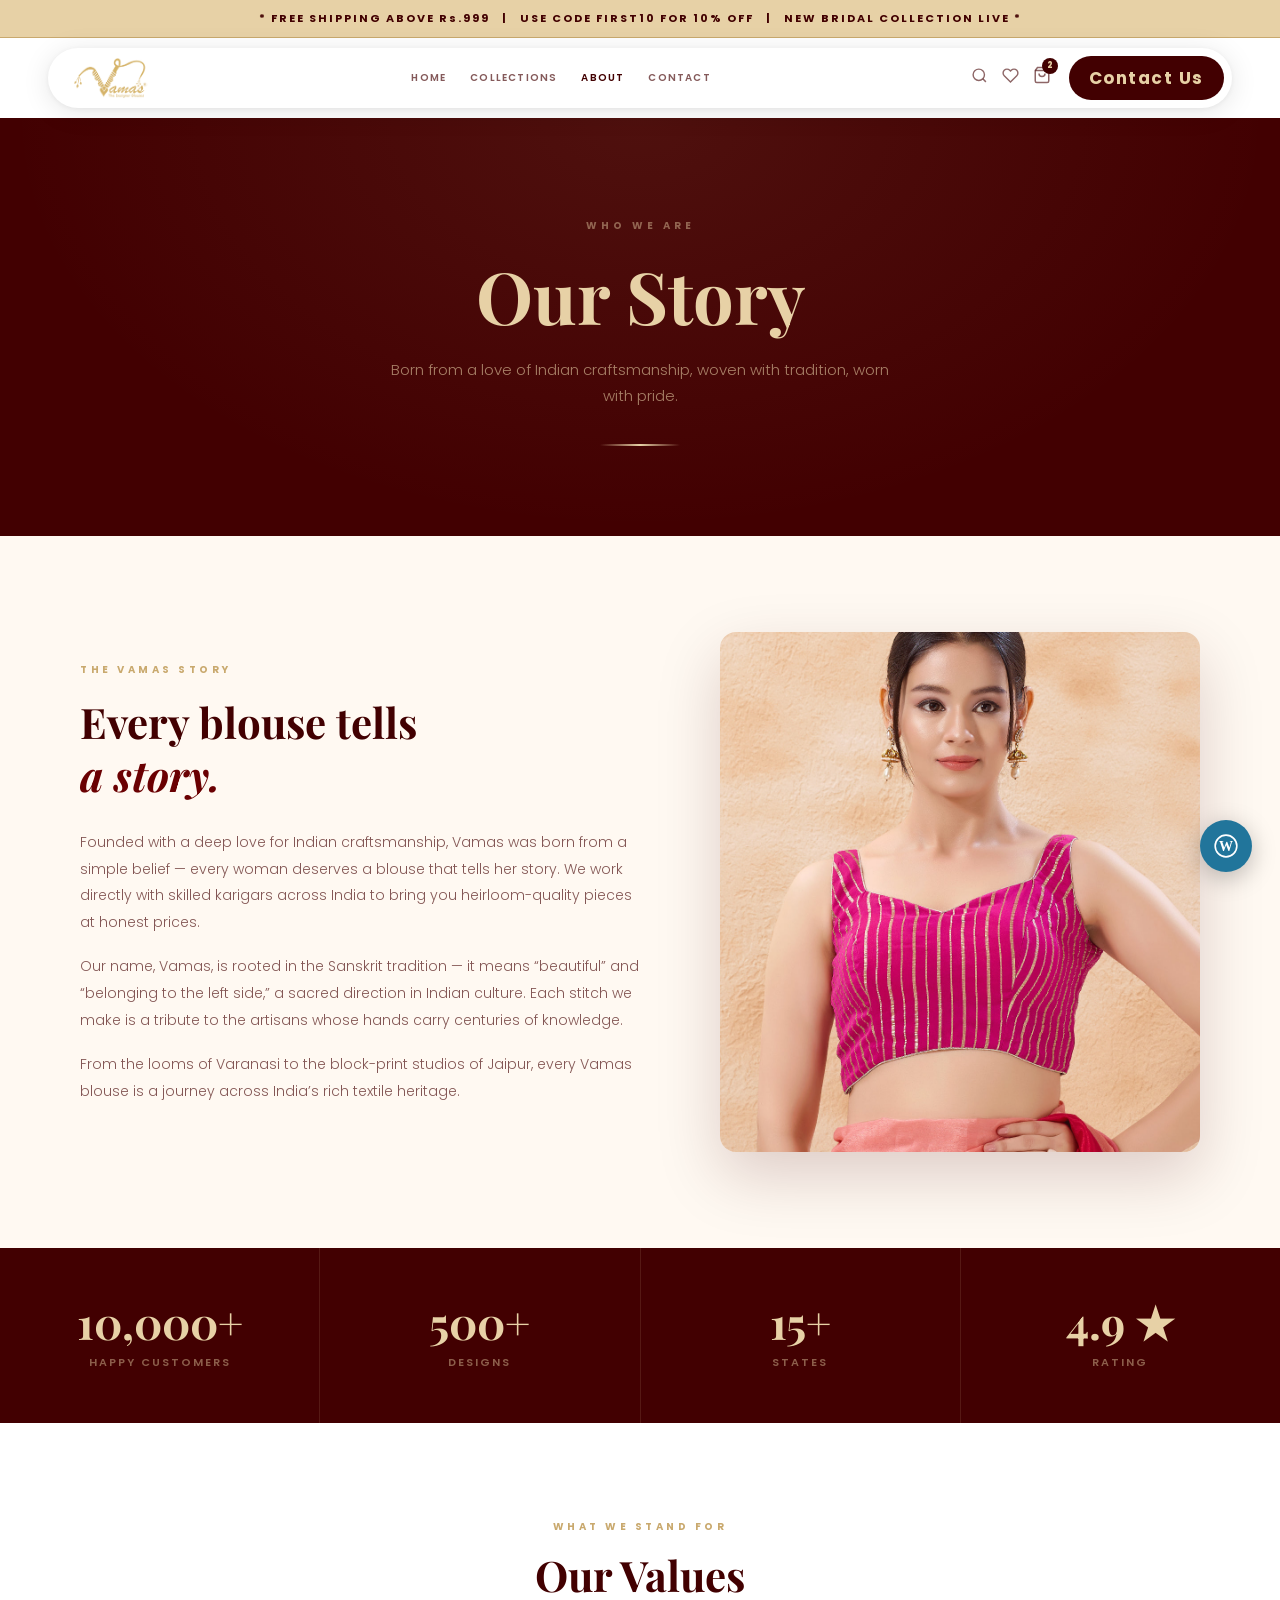
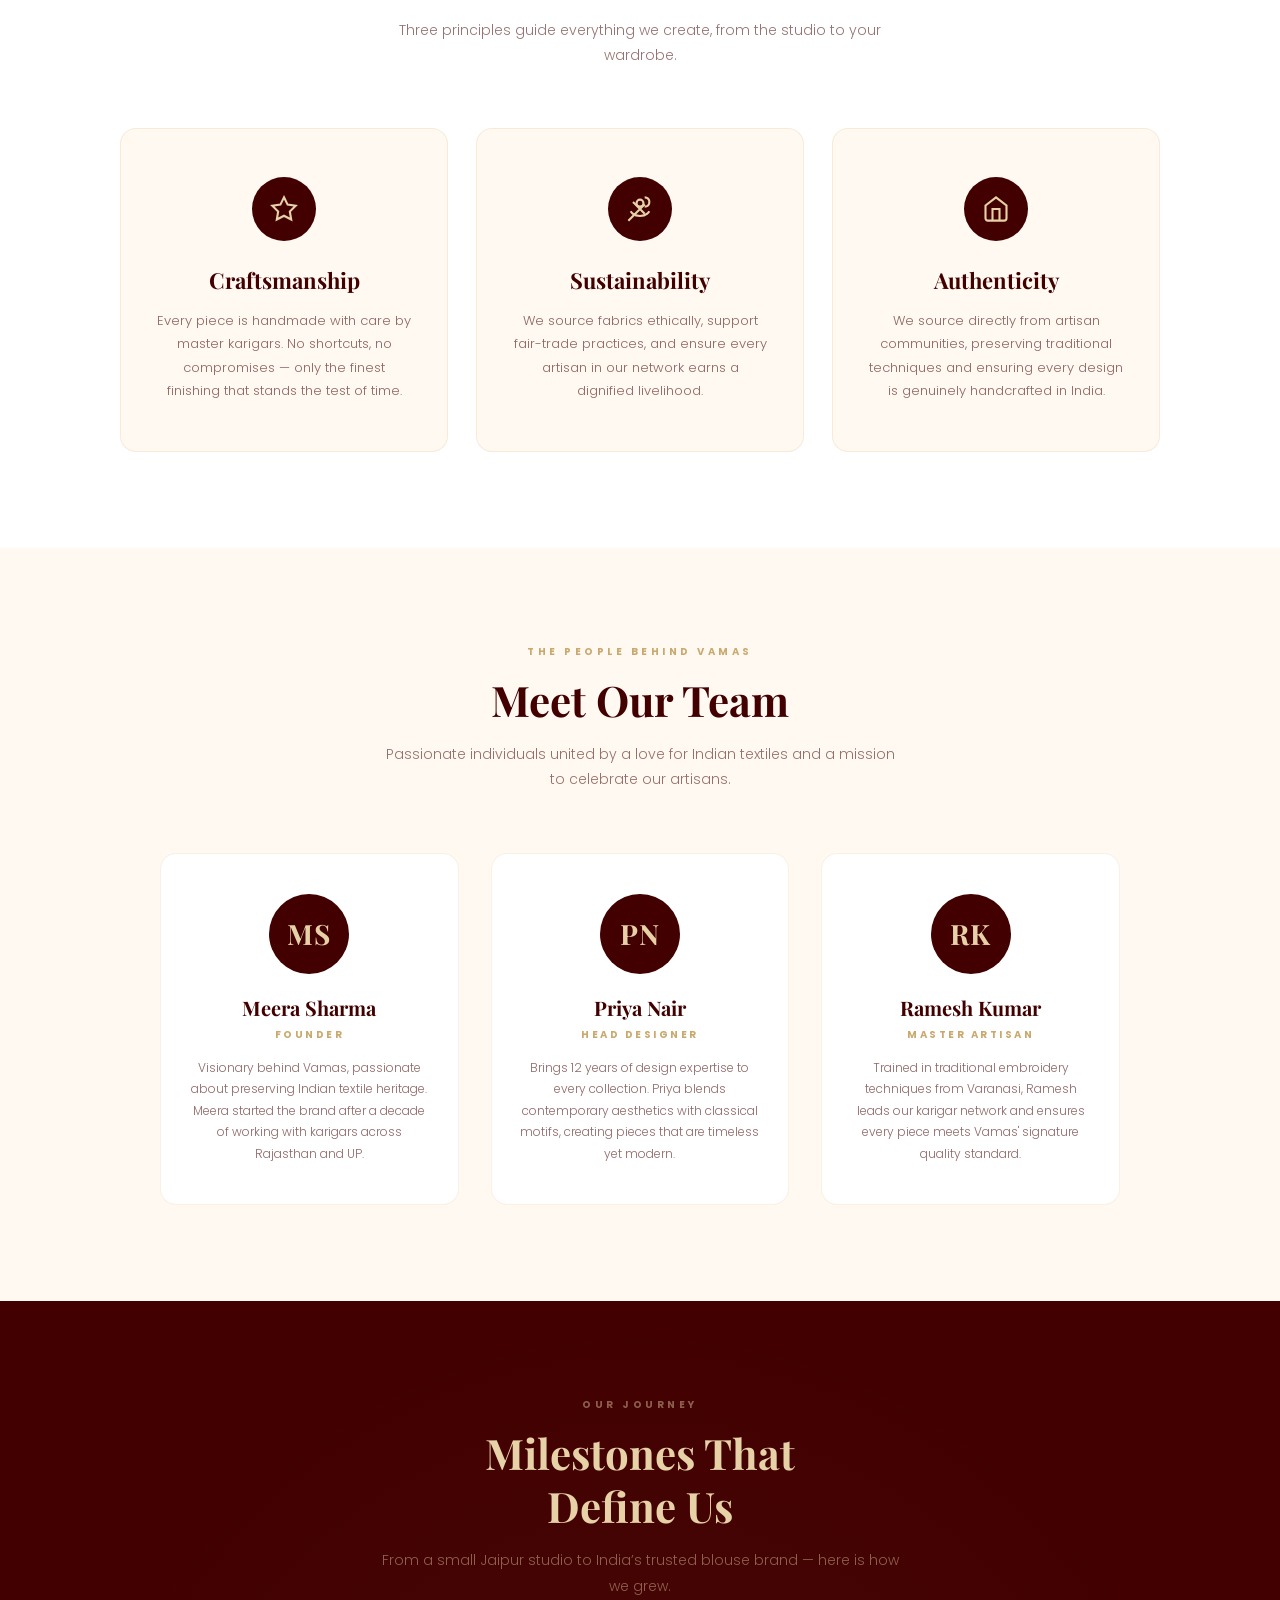
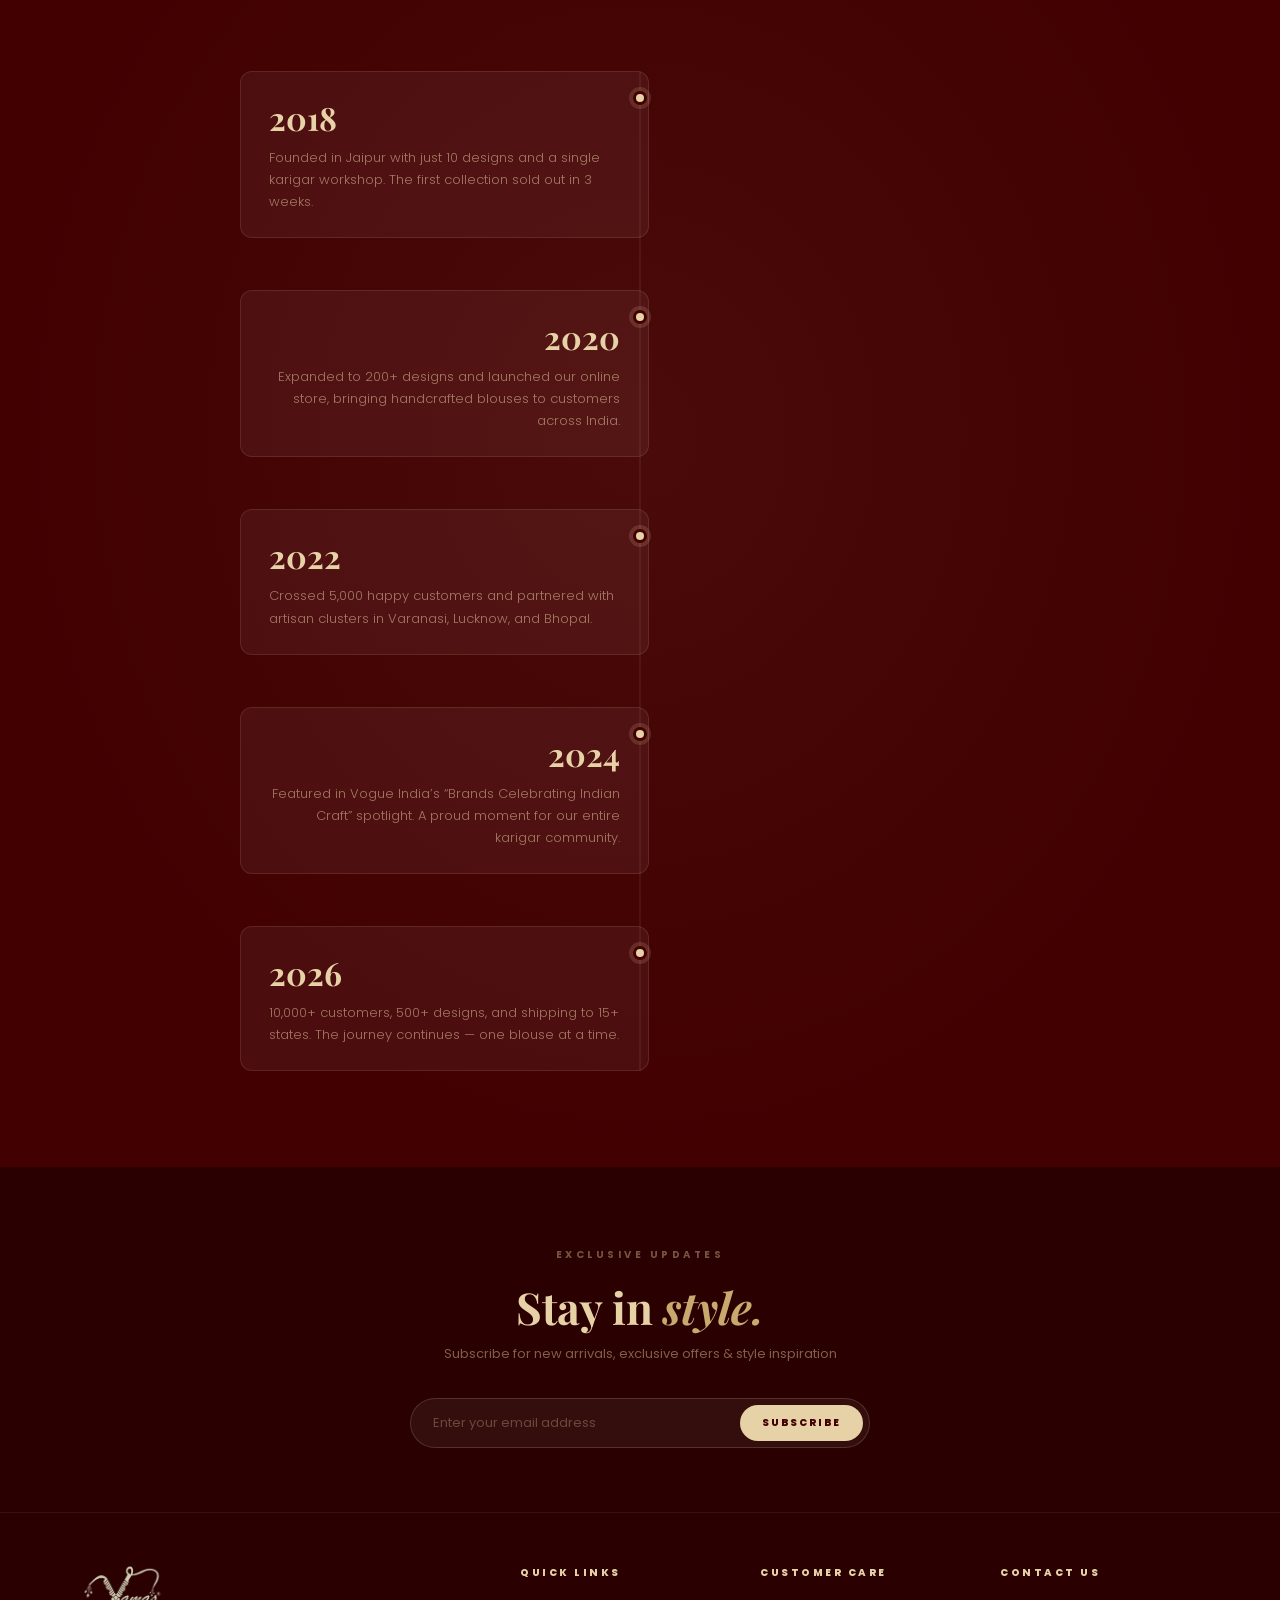
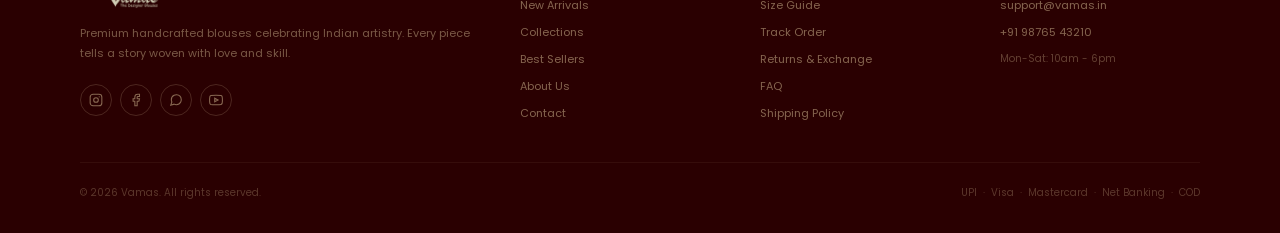
==== about.html @ e17c43be "Add About/Contact pages, mobile responsive CSS, remove footer bracket lines - Created about.html: br" ====
<!DOCTYPE html>
<html lang="en">
<head>
  <meta charset="UTF-8">
  <meta name="viewport" content="width=device-width, initial-scale=1.0">
  <title>About Us - VAMAS | Indian Blouse &amp; Ethnic Wear</title>
  <link rel="preconnect" href="https://fonts.googleapis.com">
  <link rel="preconnect" href="https://fonts.gstatic.com" crossorigin>
  <link href="https://fonts.googleapis.com/css2?family=Poppins:wght@300;400;500;600;700;800&family=Playfair+Display:ital,wght@0,700;1,400;1,700&display=swap" rel="stylesheet">
  <style>
    :root {
      --m: #420001;
      --ml: #6a0002;
      --g: #e7d1a6;
      --gd: #c9a96e;
      --w: #ffffff;
      --bg: #fff9f2;
    }
    *, *::before, *::after { box-sizing: border-box; margin: 0; padding: 0; }
    html { scroll-behavior: smooth; }
    body { font-family: 'Poppins', sans-serif; color: var(--m); background: var(--w); }
    a { text-decoration: none; }

    /* -- Announce --- */
    .ann {
      background: var(--g);
      color: var(--m);
      text-align: center;
      padding: 10px 16px;
      font-size: 11px;
      font-weight: 700;
      letter-spacing: 2px;
      border-bottom: 1px solid var(--gd);
    }

    /* -- NAV --- */
    .nav-outer {
      position: sticky;
      top: 0;
      z-index: 1000;
      padding: 10px 48px;
      background: transparent;
      pointer-events: none;
    }
    .nav {
      background: #fff;
      border-radius: 100px;
      display: flex;
      align-items: center;
      justify-content: space-between;
      padding: 8px 8px 8px 22px;
      box-shadow: 0 4px 28px rgba(0,0,0,0.10), 0 1px 6px rgba(0,0,0,0.06);
      pointer-events: all;
      max-width: 1200px;
      margin: 0 auto;
    }
    .nav-logo { display: flex; align-items: center; gap: 10px; }
    .nav-logo-img { height: 42px; width: auto; object-fit: contain; display: block; }
    .nav-links { display: flex; gap: 24px; }
    .nav-links a {
      color: rgba(66,0,1,0.65);
      font-size: 10px; font-weight: 600; letter-spacing: 1.2px;
      padding: 4px 0; transition: color 0.2s;
    }
    .nav-links a:hover, .nav-links a.active { color: var(--m); }
    .nav-icons { display: flex; align-items: center; gap: 14px; }
    .nav-icons a { color: rgba(66,0,1,0.6); font-size: 17px; position: relative; transition: color 0.2s; }
    .nav-icons a:hover { color: var(--m); }
    .nav-contact {
      background: var(--m); color: var(--g) !important;
      padding: 9px 20px; border-radius: 100px;
      font-size: 10px; font-weight: 700; letter-spacing: 1.5px;
      white-space: nowrap; transition: background 0.2s;
      margin-left: 4px;
    }
    .nav-contact:hover { background: var(--ml) !important; }
    .cart-badge {
      position: absolute; top: -7px; right: -7px;
      background: var(--m); color: var(--g);
      width: 16px; height: 16px; border-radius: 50%;
      font-size: 8px; font-weight: 800;
      display: flex; align-items: center; justify-content: center;
    }

    /* -- HERO --- */
    .about-hero {
      background: var(--m);
      padding: 100px 80px 90px;
      text-align: center;
      position: relative;
      overflow: hidden;
    }
    .about-hero::before {
      content: '';
      position: absolute;
      inset: 0;
      background: radial-gradient(ellipse at 50% 0%, rgba(231,209,166,0.08) 0%, transparent 70%);
    }
    .about-hero-eye {
      font-size: 10px; font-weight: 700; letter-spacing: 4px;
      color: rgba(231,209,166,0.45); margin-bottom: 22px; position: relative; z-index: 1;
    }
    .about-hero-h1 {
      font-family: 'Playfair Display', Georgia, serif;
      font-size: 72px; font-weight: 700; color: var(--g);
      line-height: 1.1; margin-bottom: 22px; position: relative; z-index: 1;
    }
    .about-hero-sub {
      font-size: 15px; font-weight: 300; color: rgba(231,209,166,0.6);
      max-width: 520px; margin: 0 auto 36px; line-height: 1.7; position: relative; z-index: 1;
    }
    .about-hero-line {
      width: 80px; height: 2px;
      background: linear-gradient(90deg, transparent, var(--g), transparent);
      margin: 0 auto; position: relative; z-index: 1;
    }

    /* -- BRAND STORY --- */
    .story-sec {
      display: flex;
      align-items: center;
      gap: 80px;
      padding: 96px 80px;
      background: var(--bg);
    }
    .story-text { flex: 1; }
    .story-eyebrow {
      font-size: 10px; font-weight: 700; letter-spacing: 3.5px;
      color: var(--gd); margin-bottom: 18px;
    }
    .story-h2 {
      font-family: 'Playfair Display', Georgia, serif;
      font-size: 42px; font-weight: 700; color: var(--m);
      line-height: 1.25; margin-bottom: 28px;
    }
    .story-h2 em { font-style: italic; color: var(--ml); }
    .story-p {
      font-size: 14px; font-weight: 300; color: rgba(66,0,1,0.65);
      line-height: 1.9; margin-bottom: 18px;
    }
    .story-img-wrap {
      flex: 1; border-radius: 16px; overflow: hidden;
      box-shadow: 0 24px 64px rgba(66,0,1,0.18);
      max-width: 480px;
    }
    .story-img {
      width: 100%; height: 520px;
      object-fit: cover; object-position: center;
      display: block;
    }

    /* -- STATS BAR --- */
    .stats-bar {
      background: var(--m);
      display: flex;
      align-items: center;
      justify-content: center;
      gap: 0;
    }
    .stat-item {
      flex: 1;
      text-align: center;
      padding: 52px 40px;
      border-right: 1px solid rgba(231,209,166,0.12);
    }
    .stat-item:last-child { border-right: none; }
    .stat-num {
      font-family: 'Playfair Display', Georgia, serif;
      font-size: 44px; font-weight: 700; color: var(--g);
      line-height: 1; margin-bottom: 10px;
    }
    .stat-label {
      font-size: 11px; font-weight: 600; letter-spacing: 2px;
      color: rgba(231,209,166,0.45); text-transform: uppercase;
    }

    /* -- VALUES --- */
    .values-sec {
      padding: 96px 80px;
      background: var(--w);
      text-align: center;
    }
    .sec-eyebrow {
      font-size: 10px; font-weight: 700; letter-spacing: 3.5px;
      color: var(--gd); margin-bottom: 14px;
    }
    .sec-h2 {
      font-family: 'Playfair Display', Georgia, serif;
      font-size: 42px; font-weight: 700; color: var(--m);
      line-height: 1.25; margin-bottom: 16px;
    }
    .sec-sub {
      font-size: 14px; font-weight: 300; color: rgba(66,0,1,0.55);
      max-width: 520px; margin: 0 auto 60px; line-height: 1.8;
    }
    .values-grid {
      display: grid;
      grid-template-columns: repeat(3, 1fr);
      gap: 28px;
      max-width: 1040px;
      margin: 0 auto;
    }
    .val-card {
      background: var(--bg);
      border-radius: 16px;
      padding: 48px 36px;
      border: 1px solid rgba(231,209,166,0.35);
      transition: transform 0.25s, box-shadow 0.25s;
    }
    .val-card:hover {
      transform: translateY(-6px);
      box-shadow: 0 20px 48px rgba(66,0,1,0.10);
    }
    .val-icon {
      width: 64px; height: 64px; border-radius: 50%;
      background: var(--m);
      display: flex; align-items: center; justify-content: center;
      margin: 0 auto 24px;
    }
    .val-icon svg { width: 28px; height: 28px; }
    .val-title {
      font-family: 'Playfair Display', Georgia, serif;
      font-size: 22px; font-weight: 700; color: var(--m);
      margin-bottom: 14px;
    }
    .val-desc {
      font-size: 13px; font-weight: 300; color: rgba(66,0,1,0.6);
      line-height: 1.8;
    }

    /* -- TEAM --- */
    .team-sec {
      padding: 96px 80px;
      background: var(--bg);
      text-align: center;
    }
    .team-grid {
      display: grid;
      grid-template-columns: repeat(3, 1fr);
      gap: 32px;
      max-width: 960px;
      margin: 0 auto;
    }
    .team-card {
      background: var(--w);
      border-radius: 16px;
      padding: 40px 28px;
      border: 1px solid rgba(231,209,166,0.3);
      transition: transform 0.25s, box-shadow 0.25s;
    }
    .team-card:hover {
      transform: translateY(-6px);
      box-shadow: 0 20px 48px rgba(66,0,1,0.10);
    }
    .team-avatar {
      width: 80px; height: 80px; border-radius: 50%;
      background: var(--m);
      display: flex; align-items: center; justify-content: center;
      margin: 0 auto 20px;
      font-family: 'Playfair Display', Georgia, serif;
      font-size: 28px; font-weight: 700; color: var(--g);
      letter-spacing: 1px;
    }
    .team-name {
      font-family: 'Playfair Display', Georgia, serif;
      font-size: 20px; font-weight: 700; color: var(--m); margin-bottom: 6px;
    }
    .team-role {
      font-size: 10px; font-weight: 700; letter-spacing: 2.5px;
      color: var(--gd); margin-bottom: 14px; text-transform: uppercase;
    }
    .team-bio {
      font-size: 12px; font-weight: 300; color: rgba(66,0,1,0.6); line-height: 1.8;
    }

    /* -- TIMELINE --- */
    .timeline-sec {
      padding: 96px 80px;
      background: var(--m);
      position: relative;
      overflow: hidden;
    }
    .timeline-sec::before {
      content: '';
      position: absolute;
      inset: 0;
      background: radial-gradient(ellipse at 50% 50%, rgba(231,209,166,0.05) 0%, transparent 70%);
    }
    .timeline-sec .sec-eyebrow { color: rgba(231,209,166,0.45); }
    .timeline-sec .sec-h2 { color: var(--g); }
    .timeline-sec .sec-sub { color: rgba(231,209,166,0.45); margin-bottom: 72px; }
    .timeline {
      position: relative;
      max-width: 800px;
      margin: 0 auto;
    }
    .timeline::before {
      content: '';
      position: absolute;
      left: 50%;
      transform: translateX(-50%);
      top: 0; bottom: 0;
      width: 1px;
      background: rgba(231,209,166,0.15);
    }
    .tl-item {
      display: flex;
      align-items: flex-start;
      gap: 40px;
      margin-bottom: 52px;
      position: relative;
    }
    .tl-item:last-child { margin-bottom: 0; }
    .tl-item.right { flex-direction: row-reverse; }
    .tl-content {
      flex: 1;
      background: rgba(255,255,255,0.05);
      border: 1px solid rgba(231,209,166,0.12);
      border-radius: 12px;
      padding: 24px 28px;
    }
    .tl-item.right .tl-content { text-align: right; }
    .tl-year {
      font-family: 'Playfair Display', Georgia, serif;
      font-size: 32px; font-weight: 700; color: var(--g);
      margin-bottom: 8px;
    }
    .tl-desc {
      font-size: 13px; font-weight: 300; color: rgba(231,209,166,0.55); line-height: 1.7;
    }
    .tl-dot {
      position: absolute;
      left: 50%;
      transform: translateX(-50%);
      top: 20px;
      width: 14px; height: 14px;
      border-radius: 50%;
      background: var(--g);
      border: 3px solid var(--m);
      box-shadow: 0 0 0 4px rgba(231,209,166,0.15);
      z-index: 2;
    }
    .tl-spacer { flex: 1; }

    /* -- Dark Footer --- */
    .dark-bottom { background: #2a0001; position: relative; overflow: hidden; }
    .dark-nl {
      padding: 80px 80px 64px; position: relative; z-index: 2;
      text-align: center; border-bottom: 1px solid rgba(231,209,166,0.08);
    }
    .dark-brackets { position: absolute; inset: 0; pointer-events: none; }
    .dark-nl-eye { font-size: 10px; font-weight: 700; letter-spacing: 3.5px; color: rgba(231,209,166,0.4); margin-bottom: 18px; }
    .dark-nl-h3 {
      font-family: 'Playfair Display', Georgia, serif;
      font-size: 44px; font-weight: 700; color: var(--g);
      line-height: 1.2; margin-bottom: 10px;
    }
    .dark-nl-h3 em { font-style: italic; color: var(--gd); }
    .dark-nl-sub { font-size: 13px; color: rgba(231,209,166,0.45); margin-bottom: 34px; }
    .dark-nl-form {
      display: flex; max-width: 460px; margin: 0 auto;
      background: rgba(255,255,255,0.05);
      border: 1px solid rgba(231,209,166,0.18);
      border-radius: 100px; padding: 6px 6px 6px 22px; gap: 8px;
    }
    .dark-nl-input {
      flex: 1; background: none; border: none; outline: none;
      font-size: 13px; color: var(--g); font-family: 'Poppins', sans-serif;
    }
    .dark-nl-input::placeholder { color: rgba(231,209,166,0.3); }
    .dark-nl-btn {
      background: var(--g); color: var(--m); border: none;
      padding: 10px 22px; border-radius: 100px;
      font-size: 10px; font-weight: 800; letter-spacing: 2px;
      cursor: pointer; font-family: 'Poppins', sans-serif;
      white-space: nowrap; transition: background 0.2s;
    }
    .dark-nl-btn:hover { background: var(--gd); }
    .dark-footer { padding: 52px 80px 32px; position: relative; z-index: 2; }
    .dark-footer-grid { display: grid; grid-template-columns: 2fr 1fr 1fr 1fr; gap: 40px; margin-bottom: 40px; }
    .dark-footer-logo { display: flex; align-items: center; gap: 11px; margin-bottom: 14px; }
    .dark-footer-logo-img { height: 44px; width: auto; object-fit: contain; display: block; filter: brightness(0) invert(1) sepia(1) saturate(2) hue-rotate(5deg) brightness(0.9); opacity: 0.9; }
    .dark-footer-brand { font-size: 16px; font-weight: 800; color: var(--g); letter-spacing: 3px; }
    .dark-footer-desc { font-size: 11px; color: rgba(231,209,166,0.42); line-height: 1.85; margin-bottom: 20px; }
    .dark-footer-socials { display: flex; gap: 8px; }
    .dark-soc {
      width: 32px; height: 32px; border-radius: 50%;
      border: 1px solid rgba(231,209,166,0.18);
      display: flex; align-items: center; justify-content: center;
      color: rgba(231,209,166,0.5); transition: all 0.2s; cursor: pointer;
    }
    .dark-soc:hover { border-color: var(--g); color: var(--g); }
    .dark-foot-head { font-size: 10px; font-weight: 800; color: var(--g); letter-spacing: 2.5px; margin-bottom: 16px; }
    .dark-foot-links { display: flex; flex-direction: column; gap: 10px; }
    .dark-foot-links a { font-size: 11px; color: rgba(231,209,166,0.48); transition: color 0.2s; }
    .dark-foot-links a:hover { color: var(--g); }
    .dark-footer-bot {
      border-top: 1px solid rgba(231,209,166,0.06); padding-top: 22px;
      display: flex; justify-content: space-between; align-items: center;
    }
    .dark-foot-copy, .dark-foot-pay { font-size: 10px; color: rgba(231,209,166,0.26); }

    /* -- WP Float --- */
    .wp-float {
      position: fixed; bottom: 28px; right: 28px; z-index: 9999;
      width: 52px; height: 52px; border-radius: 50%;
      background: #21759b;
      display: flex; align-items: center; justify-content: center;
      box-shadow: 0 6px 24px rgba(0,0,0,0.25);
      transition: transform 0.2s, box-shadow 0.2s;
      cursor: pointer;
    }
    .wp-float:hover { transform: scale(1.1); box-shadow: 0 10px 32px rgba(0,0,0,0.3); }

    /* -- RESPONSIVE --- */
    @media (max-width: 1024px) {
      .nav-outer { padding: 10px 24px; }
      .about-hero { padding: 80px 48px 72px; }
      .about-hero-h1 { font-size: 56px; }
      .story-sec { padding: 72px 48px; gap: 52px; }
      .story-h2 { font-size: 34px; }
      .values-sec, .team-sec, .timeline-sec { padding: 72px 48px; }
      .values-grid, .team-grid { gap: 20px; }
      .dark-nl { padding: 64px 48px; }
      .dark-footer { padding: 44px 48px 28px; }
      .dark-footer-grid { grid-template-columns: 1fr 1fr; gap: 32px; }
    }

    @media (max-width: 768px) {
      .nav-outer { padding: 8px 12px; }
      .nav { padding: 6px 12px 6px 16px; border-radius: 50px; }
      .nav-links { display: none; }
      .nav-logo-img { height: 36px; }

      .about-hero { padding: 64px 24px 56px; }
      .about-hero-h1 { font-size: 40px; }
      .about-hero-sub { font-size: 13px; }

      .story-sec { flex-direction: column; padding: 52px 20px; gap: 36px; }
      .story-img-wrap { max-width: 100%; }
      .story-img { height: 320px; }
      .story-h2 { font-size: 28px; }

      .stats-bar { flex-direction: column; gap: 0; }
      .stat-item { border-right: none; border-bottom: 1px solid rgba(231,209,166,0.12); padding: 36px 20px; }
      .stat-item:last-child { border-bottom: none; }
      .stat-num { font-size: 36px; }

      .values-sec, .team-sec, .timeline-sec { padding: 52px 20px; }
      .sec-h2 { font-size: 30px; }
      .values-grid { grid-template-columns: 1fr; }
      .team-grid { grid-template-columns: 1fr; }

      .timeline::before { left: 20px; transform: none; }
      .tl-item, .tl-item.right { flex-direction: row; gap: 20px; }
      .tl-item.right .tl-content { text-align: left; }
      .tl-dot { left: 20px; transform: translateX(-50%); }
      .tl-spacer { display: none; }
      .tl-content { margin-left: 40px; }
      .tl-year { font-size: 24px; }

      .dark-nl { padding: 52px 20px; }
      .dark-nl-h3 { font-size: 30px; }
      .dark-nl-form { flex-direction: column; border-radius: 12px; padding: 12px; }
      .dark-nl-btn { width: 100%; padding: 12px; text-align: center; }
      .dark-footer { padding: 36px 20px 24px; }
      .dark-footer-grid { grid-template-columns: 1fr; gap: 28px; }
      .dark-footer-bot { flex-direction: column; gap: 10px; text-align: center; }
    }
  </style>
</head>
<body>

<!-- Announce Bar -->
<div class="ann">* FREE SHIPPING ABOVE Rs.999 &nbsp;&nbsp;|&nbsp;&nbsp; USE CODE FIRST10 FOR 10% OFF &nbsp;&nbsp;|&nbsp;&nbsp; NEW BRIDAL COLLECTION LIVE *</div>

<!-- Navbar -->
<nav class="nav-outer">
  <div class="nav">
    <div class="nav-logo">
      <img src="assets/vamas-logo.avif" alt="Vamas" class="nav-logo-img" onerror="this.style.display='none'">
    </div>
    <div class="nav-links">
      <a href="index.html">HOME</a>
      <a href="collection.html">COLLECTIONS</a>
      <a href="about.html" class="active">ABOUT</a>
      <a href="contact.html">CONTACT</a>
    </div>
    <div class="nav-icons">
      <a href="#" title="Search">
        <svg width="17" height="17" viewBox="0 0 24 24" fill="none" stroke="currentColor" stroke-width="2"><circle cx="11" cy="11" r="8"/><line x1="21" y1="21" x2="16.65" y2="16.65"/></svg>
      </a>
      <a href="#" title="Wishlist">
        <svg width="17" height="17" viewBox="0 0 24 24" fill="none" stroke="currentColor" stroke-width="2"><path d="M20.84 4.61a5.5 5.5 0 0 0-7.78 0L12 5.67l-1.06-1.06a5.5 5.5 0 0 0-7.78 7.78l1.06 1.06L12 21.23l7.78-7.78 1.06-1.06a5.5 5.5 0 0 0 0-7.78z"/></svg>
      </a>
      <a href="#" title="Cart" style="position:relative;">
        <svg width="18" height="18" viewBox="0 0 24 24" fill="none" stroke="currentColor" stroke-width="2"><path d="M6 2L3 6v14a2 2 0 0 0 2 2h14a2 2 0 0 0 2-2V6l-3-4z"/><line x1="3" y1="6" x2="21" y2="6"/><path d="M16 10a4 4 0 0 1-8 0"/></svg>
        <span class="cart-badge">2</span>
      </a>
      <a href="contact.html" class="nav-contact">Contact Us</a>
    </div>
  </div>
</nav>

<!-- 1. Hero Section -->
<section class="about-hero">
  <div class="about-hero-eye">WHO WE ARE</div>
  <h1 class="about-hero-h1">Our Story</h1>
  <p class="about-hero-sub">Born from a love of Indian craftsmanship, woven with tradition, worn with pride.</p>
  <div class="about-hero-line"></div>
</section>

<!-- 2. Brand Story -->
<section class="story-sec">
  <div class="story-text">
    <div class="story-eyebrow">THE VAMAS STORY</div>
    <h2 class="story-h2">Every blouse tells<br><em>a story.</em></h2>
    <p class="story-p">Founded with a deep love for Indian craftsmanship, Vamas was born from a simple belief &mdash; every woman deserves a blouse that tells her story. We work directly with skilled karigars across India to bring you heirloom-quality pieces at honest prices.</p>
    <p class="story-p">Our name, Vamas, is rooted in the Sanskrit tradition &mdash; it means &ldquo;beautiful&rdquo; and &ldquo;belonging to the left side,&rdquo; a sacred direction in Indian culture. Each stitch we make is a tribute to the artisans whose hands carry centuries of knowledge.</p>
    <p class="story-p">From the looms of Varanasi to the block-print studios of Jaipur, every Vamas blouse is a journey across India&rsquo;s rich textile heritage.</p>
  </div>
  <div class="story-img-wrap">
    <img src="assets/slide-pink.jpg" alt="Vamas handcrafted blouse" class="story-img" onerror="this.style.background='var(--bg)'">
  </div>
</section>

<!-- 3. Stats Bar -->
<div class="stats-bar">
  <div class="stat-item">
    <div class="stat-num">10,000+</div>
    <div class="stat-label">Happy Customers</div>
  </div>
  <div class="stat-item">
    <div class="stat-num">500+</div>
    <div class="stat-label">Designs</div>
  </div>
  <div class="stat-item">
    <div class="stat-num">15+</div>
    <div class="stat-label">States</div>
  </div>
  <div class="stat-item">
    <div class="stat-num">4.9 &#9733;</div>
    <div class="stat-label">Rating</div>
  </div>
</div>

<!-- 4. Our Values -->
<section class="values-sec">
  <div class="sec-eyebrow">WHAT WE STAND FOR</div>
  <h2 class="sec-h2">Our Values</h2>
  <p class="sec-sub">Three principles guide everything we create, from the studio to your wardrobe.</p>
  <div class="values-grid">
    <div class="val-card">
      <div class="val-icon">
        <svg viewBox="0 0 24 24" fill="none" stroke="var(--g)" stroke-width="1.8">
          <path d="M12 2l3.09 6.26L22 9.27l-5 4.87 1.18 6.88L12 17.77l-6.18 3.25L7 14.14 2 9.27l6.91-1.01L12 2z"/>
        </svg>
      </div>
      <div class="val-title">Craftsmanship</div>
      <div class="val-desc">Every piece is handmade with care by master karigars. No shortcuts, no compromises &mdash; only the finest finishing that stands the test of time.</div>
    </div>
    <div class="val-card">
      <div class="val-icon">
        <svg viewBox="0 0 24 24" fill="none" stroke="var(--g)" stroke-width="1.8">
          <path d="M2 22l10-10m0 0l4-4m-4 4L6 6m6 6l4 4m0-14s4 0 4 4-4 4-4 4"/>
          <circle cx="12" cy="7" r="3"/>
          <path d="M20 14s-2 4-8 4-8-4-8-4"/>
        </svg>
      </div>
      <div class="val-title">Sustainability</div>
      <div class="val-desc">We source fabrics ethically, support fair-trade practices, and ensure every artisan in our network earns a dignified livelihood.</div>
    </div>
    <div class="val-card">
      <div class="val-icon">
        <svg viewBox="0 0 24 24" fill="none" stroke="var(--g)" stroke-width="1.8">
          <path d="M3 9l9-7 9 7v11a2 2 0 0 1-2 2H5a2 2 0 0 1-2-2z"/>
          <polyline points="9 22 9 12 15 12 15 22"/>
        </svg>
      </div>
      <div class="val-title">Authenticity</div>
      <div class="val-desc">We source directly from artisan communities, preserving traditional techniques and ensuring every design is genuinely handcrafted in India.</div>
    </div>
  </div>
</section>

<!-- 5. Meet Our Team -->
<section class="team-sec">
  <div class="sec-eyebrow">THE PEOPLE BEHIND VAMAS</div>
  <h2 class="sec-h2">Meet Our Team</h2>
  <p class="sec-sub">Passionate individuals united by a love for Indian textiles and a mission to celebrate our artisans.</p>
  <div class="team-grid">
    <div class="team-card">
      <div class="team-avatar">MS</div>
      <div class="team-name">Meera Sharma</div>
      <div class="team-role">Founder</div>
      <div class="team-bio">Visionary behind Vamas, passionate about preserving Indian textile heritage. Meera started the brand after a decade of working with karigars across Rajasthan and UP.</div>
    </div>
    <div class="team-card">
      <div class="team-avatar">PN</div>
      <div class="team-name">Priya Nair</div>
      <div class="team-role">Head Designer</div>
      <div class="team-bio">Brings 12 years of design expertise to every collection. Priya blends contemporary aesthetics with classical motifs, creating pieces that are timeless yet modern.</div>
    </div>
    <div class="team-card">
      <div class="team-avatar">RK</div>
      <div class="team-name">Ramesh Kumar</div>
      <div class="team-role">Master Artisan</div>
      <div class="team-bio">Trained in traditional embroidery techniques from Varanasi, Ramesh leads our karigar network and ensures every piece meets Vamas' signature quality standard.</div>
    </div>
  </div>
</section>

<!-- 6. Timeline / Journey -->
<section class="timeline-sec">
  <div style="text-align:center; position:relative; z-index:1;">
    <div class="sec-eyebrow">OUR JOURNEY</div>
    <h2 class="sec-h2">Milestones That<br>Define Us</h2>
    <p class="sec-sub">From a small Jaipur studio to India&rsquo;s trusted blouse brand &mdash; here is how we grew.</p>
  </div>
  <div class="timeline" style="position:relative; z-index:1;">

    <div class="tl-item">
      <div class="tl-content">
        <div class="tl-year">2018</div>
        <div class="tl-desc">Founded in Jaipur with just 10 designs and a single karigar workshop. The first collection sold out in 3 weeks.</div>
      </div>
      <div class="tl-dot"></div>
      <div class="tl-spacer"></div>
    </div>

    <div class="tl-item right">
      <div class="tl-spacer"></div>
      <div class="tl-dot"></div>
      <div class="tl-content">
        <div class="tl-year">2020</div>
        <div class="tl-desc">Expanded to 200+ designs and launched our online store, bringing handcrafted blouses to customers across India.</div>
      </div>
    </div>

    <div class="tl-item">
      <div class="tl-content">
        <div class="tl-year">2022</div>
        <div class="tl-desc">Crossed 5,000 happy customers and partnered with artisan clusters in Varanasi, Lucknow, and Bhopal.</div>
      </div>
      <div class="tl-dot"></div>
      <div class="tl-spacer"></div>
    </div>

    <div class="tl-item right">
      <div class="tl-spacer"></div>
      <div class="tl-dot"></div>
      <div class="tl-content">
        <div class="tl-year">2024</div>
        <div class="tl-desc">Featured in Vogue India&rsquo;s &ldquo;Brands Celebrating Indian Craft&rdquo; spotlight. A proud moment for our entire karigar community.</div>
      </div>
    </div>

    <div class="tl-item">
      <div class="tl-content">
        <div class="tl-year">2026</div>
        <div class="tl-desc">10,000+ customers, 500+ designs, and shipping to 15+ states. The journey continues &mdash; one blouse at a time.</div>
      </div>
      <div class="tl-dot"></div>
      <div class="tl-spacer"></div>
    </div>

  </div>
</section>

<!-- 7. Dark Footer -->
<div class="dark-bottom">

  <div class="dark-nl">
    <div class="dark-nl-eye">EXCLUSIVE UPDATES</div>
    <div class="dark-nl-h3">Stay in <em>style.</em></div>
    <div class="dark-nl-sub">Subscribe for new arrivals, exclusive offers &amp; style inspiration</div>
    <div class="dark-nl-form">
      <input class="dark-nl-input" type="email" placeholder="Enter your email address">
      <button class="dark-nl-btn">SUBSCRIBE</button>
    </div>
  </div>

  <footer class="dark-footer">
    <div class="dark-footer-grid">
      <div>
        <div class="dark-footer-logo">
          <img src="assets/vamas-logo.avif" alt="Vamas" class="dark-footer-logo-img" onerror="this.style.display='none'">
        </div>
        <p class="dark-footer-desc">Premium handcrafted blouses celebrating Indian artistry. Every piece tells a story woven with love and skill.</p>
        <div class="dark-footer-socials">
          <div class="dark-soc"><svg width="14" height="14" viewBox="0 0 24 24" fill="none" stroke="currentColor" stroke-width="1.8"><rect x="2" y="2" width="20" height="20" rx="5"/><circle cx="12" cy="12" r="4"/><circle cx="17.5" cy="6.5" r="1" fill="currentColor" stroke="none"/></svg></div>
          <div class="dark-soc"><svg width="14" height="14" viewBox="0 0 24 24" fill="none" stroke="currentColor" stroke-width="1.8"><path d="M18 2h-3a5 5 0 0 0-5 5v3H7v4h3v8h4v-8h3l1-4h-4V7a1 1 0 0 1 1-1h3z"/></svg></div>
          <div class="dark-soc"><svg width="14" height="14" viewBox="0 0 24 24" fill="none" stroke="currentColor" stroke-width="1.8"><path d="M21 11.5a8.38 8.38 0 0 1-.9 3.8 8.5 8.5 0 0 1-7.6 4.7 8.38 8.38 0 0 1-3.8-.9L3 21l1.9-5.7a8.38 8.38 0 0 1-.9-3.8 8.5 8.5 0 0 1 4.7-7.6 8.38 8.38 0 0 1 3.8-.9h.5a8.48 8.48 0 0 1 8 8v.5z"/></svg></div>
          <div class="dark-soc"><svg width="14" height="14" viewBox="0 0 24 24" fill="none" stroke="currentColor" stroke-width="1.8"><path d="M22.54 6.42a2.78 2.78 0 0 0-1.95-1.96C18.88 4 12 4 12 4s-6.88 0-8.59.46a2.78 2.78 0 0 0-1.95 1.96A29 29 0 0 0 1 12a29 29 0 0 0 .46 5.58A2.78 2.78 0 0 0 3.41 19.6C5.12 20 12 20 12 20s6.88 0 8.59-.46a2.78 2.78 0 0 0 1.95-1.95A29 29 0 0 0 23 12a29 29 0 0 0-.46-5.58z"/><polygon points="9.75 15.02 15.5 12 9.75 8.98 9.75 15.02"/></svg></div>
        </div>
      </div>
      <div>
        <div class="dark-foot-head">QUICK LINKS</div>
        <div class="dark-foot-links">
          <a href="collection.html">New Arrivals</a>
          <a href="collection.html">Collections</a>
          <a href="#">Best Sellers</a>
          <a href="about.html">About Us</a>
          <a href="contact.html">Contact</a>
        </div>
      </div>
      <div>
        <div class="dark-foot-head">CUSTOMER CARE</div>
        <div class="dark-foot-links">
          <a href="#">Size Guide</a>
          <a href="#">Track Order</a>
          <a href="#">Returns &amp; Exchange</a>
          <a href="#">FAQ</a>
          <a href="#">Shipping Policy</a>
        </div>
      </div>
      <div>
        <div class="dark-foot-head">CONTACT US</div>
        <div class="dark-foot-links">
          <a href="mailto:support@vamas.in">support@vamas.in</a>
          <a href="tel:+919876543210">+91 98765 43210</a>
          <span style="color:rgba(231,209,166,0.3);font-size:10px;">Mon-Sat: 10am - 6pm</span>
        </div>
      </div>
    </div>
    <div class="dark-footer-bot">
      <div class="dark-foot-copy">&copy; 2026 Vamas. All rights reserved.</div>
      <div class="dark-foot-pay">UPI &nbsp;&middot;&nbsp; Visa &nbsp;&middot;&nbsp; Mastercard &nbsp;&middot;&nbsp; Net Banking &nbsp;&middot;&nbsp; COD</div>
    </div>
  </footer>
</div>

<!-- WordPress Float Button -->
<a href="#" class="wp-float" title="WordPress">
  <svg width="26" height="26" viewBox="0 0 24 24" fill="none" xmlns="http://www.w3.org/2000/svg">
    <circle cx="12" cy="12" r="10" stroke="white" stroke-width="1.5" fill="none"/>
    <path d="M3 12c0 4.97 4.03 9 9 9s9-4.03 9-9-4.03-9-9-9-9 4.03-9 9z" fill="none"/>
    <text x="12" y="16.5" text-anchor="middle" font-family="Georgia,serif" font-size="13" font-weight="700" fill="white">W</text>
  </svg>
</a>

</body>
</html>
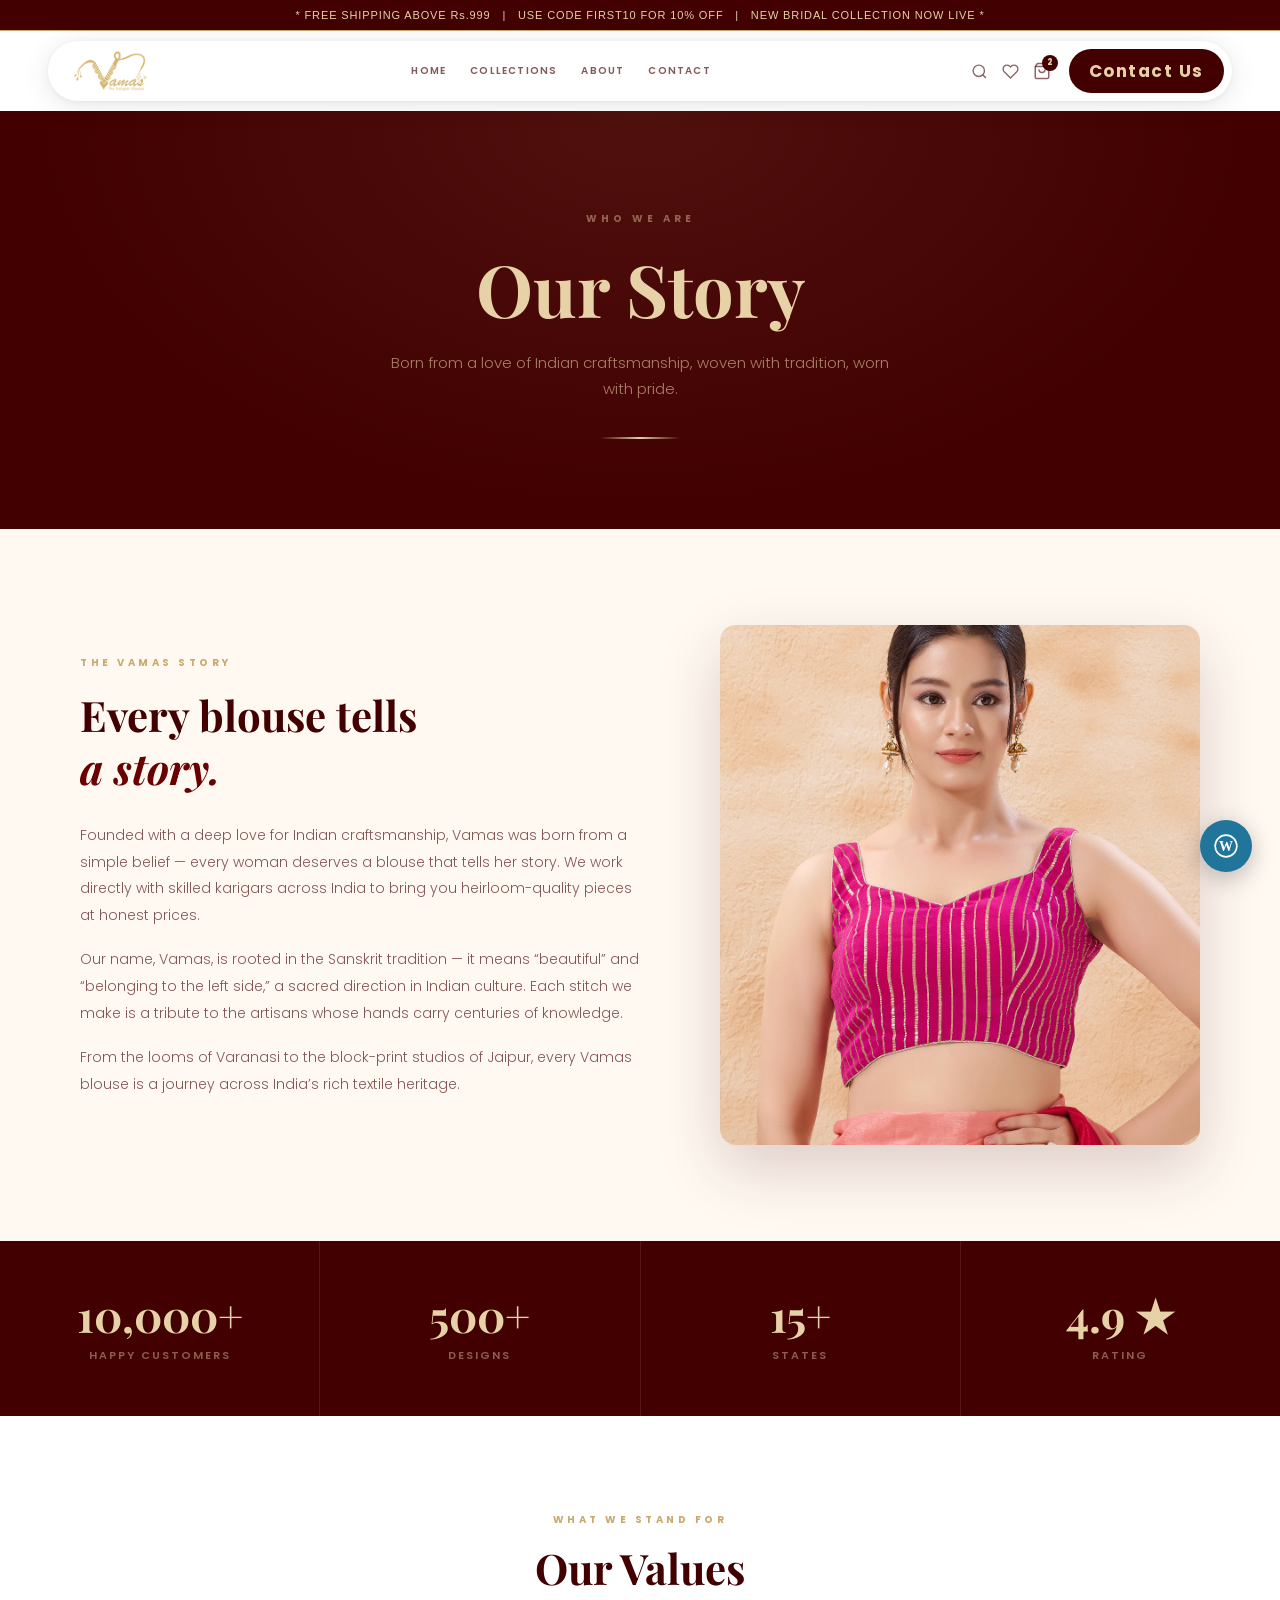
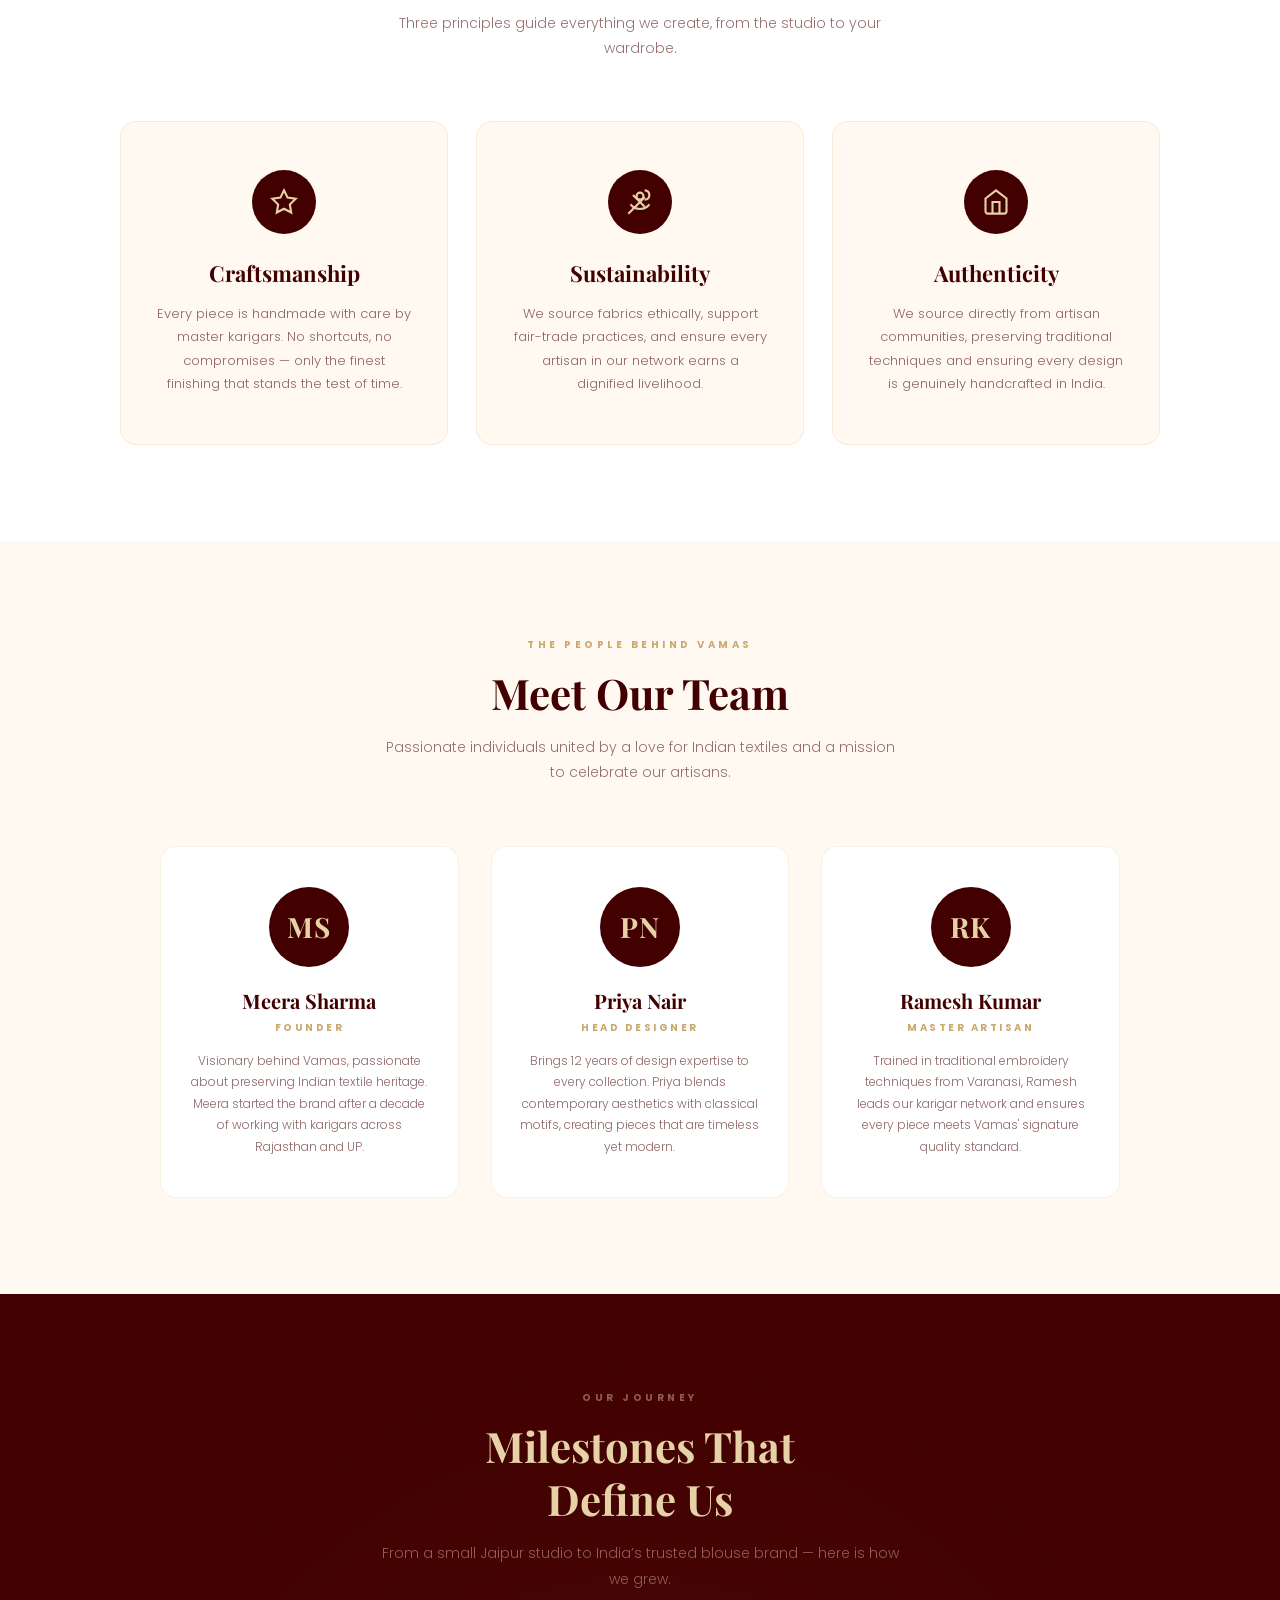
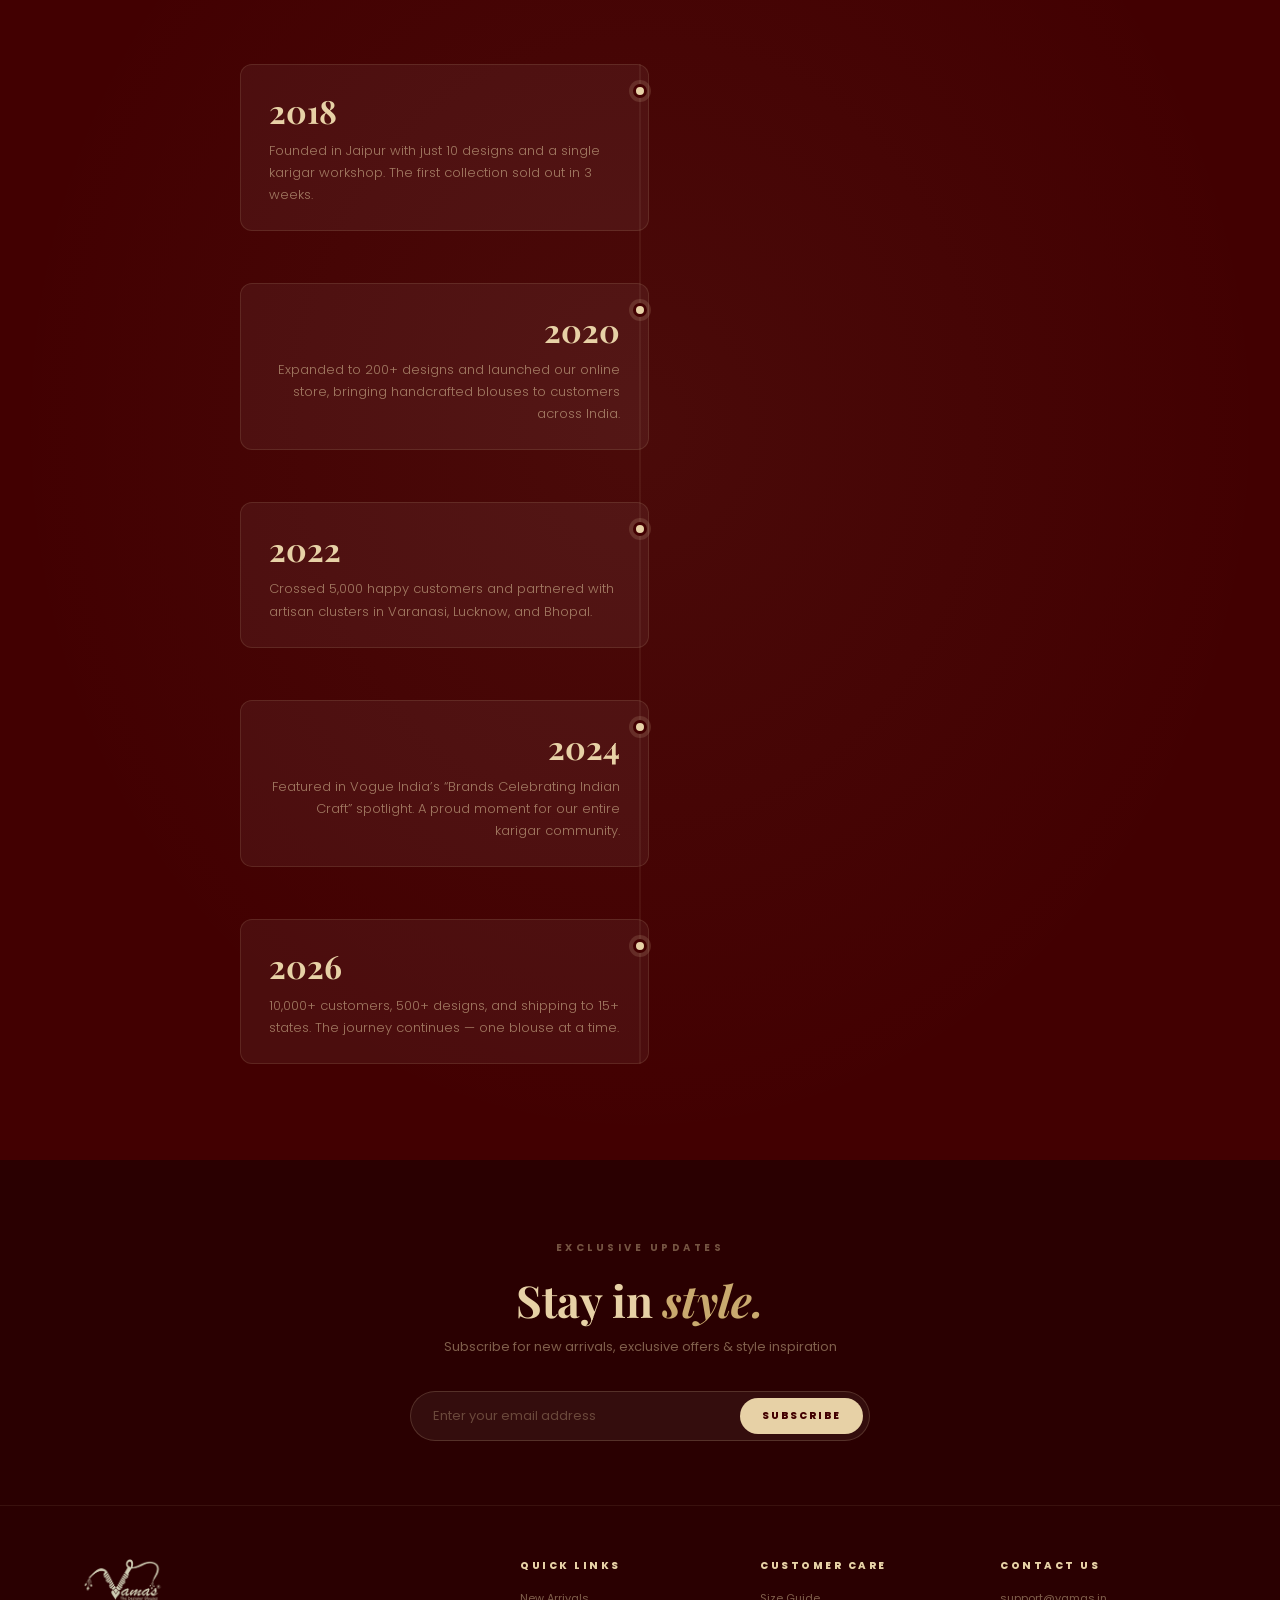
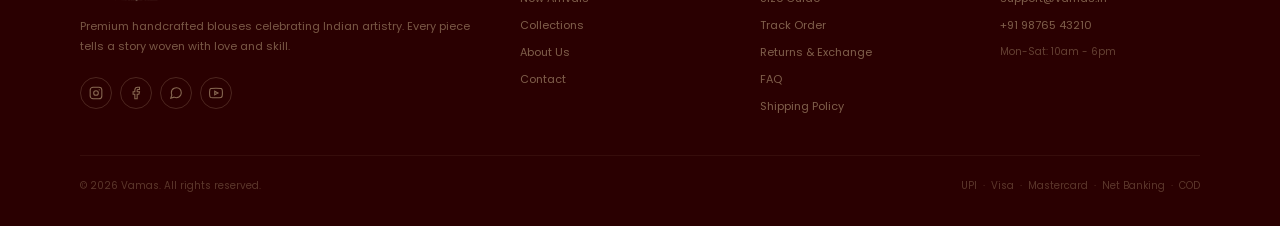
==== commit fde8a507: "Fix nav: embed HTML in includes.js (no fetch), hamburger menu, shared pill nav all pages" ====
--- a/about.html
+++ b/about.html
@@ -471,36 +471,7 @@
 </head>
 <body>
 
-<!-- Announce Bar -->
-<div class="ann">* FREE SHIPPING ABOVE Rs.999 &nbsp;&nbsp;|&nbsp;&nbsp; USE CODE FIRST10 FOR 10% OFF &nbsp;&nbsp;|&nbsp;&nbsp; NEW BRIDAL COLLECTION LIVE *</div>
-
-<!-- Navbar -->
-<nav class="nav-outer">
-  <div class="nav">
-    <div class="nav-logo">
-      <img src="assets/vamas-logo.avif" alt="Vamas" class="nav-logo-img" onerror="this.style.display='none'">
-    </div>
-    <div class="nav-links">
-      <a href="index.html">HOME</a>
-      <a href="collection.html">COLLECTIONS</a>
-      <a href="about.html" class="active">ABOUT</a>
-      <a href="contact.html">CONTACT</a>
-    </div>
-    <div class="nav-icons">
-      <a href="#" title="Search">
-        <svg width="17" height="17" viewBox="0 0 24 24" fill="none" stroke="currentColor" stroke-width="2"><circle cx="11" cy="11" r="8"/><line x1="21" y1="21" x2="16.65" y2="16.65"/></svg>
-      </a>
-      <a href="#" title="Wishlist">
-        <svg width="17" height="17" viewBox="0 0 24 24" fill="none" stroke="currentColor" stroke-width="2"><path d="M20.84 4.61a5.5 5.5 0 0 0-7.78 0L12 5.67l-1.06-1.06a5.5 5.5 0 0 0-7.78 7.78l1.06 1.06L12 21.23l7.78-7.78 1.06-1.06a5.5 5.5 0 0 0 0-7.78z"/></svg>
-      </a>
-      <a href="#" title="Cart" style="position:relative;">
-        <svg width="18" height="18" viewBox="0 0 24 24" fill="none" stroke="currentColor" stroke-width="2"><path d="M6 2L3 6v14a2 2 0 0 0 2 2h14a2 2 0 0 0 2-2V6l-3-4z"/><line x1="3" y1="6" x2="21" y2="6"/><path d="M16 10a4 4 0 0 1-8 0"/></svg>
-        <span class="cart-badge">2</span>
-      </a>
-      <a href="contact.html" class="nav-contact">Contact Us</a>
-    </div>
-  </div>
-</nav>
+<div id="site-nav"></div>
 
 <!-- 1. Hero Section -->
 <section class="about-hero">
@@ -667,68 +638,9 @@
   </div>
 </section>
 
-<!-- 7. Dark Footer -->
-<div class="dark-bottom">
-
-  <div class="dark-nl">
-    <div class="dark-nl-eye">EXCLUSIVE UPDATES</div>
-    <div class="dark-nl-h3">Stay in <em>style.</em></div>
-    <div class="dark-nl-sub">Subscribe for new arrivals, exclusive offers &amp; style inspiration</div>
-    <div class="dark-nl-form">
-      <input class="dark-nl-input" type="email" placeholder="Enter your email address">
-      <button class="dark-nl-btn">SUBSCRIBE</button>
-    </div>
-  </div>
-
-  <footer class="dark-footer">
-    <div class="dark-footer-grid">
-      <div>
-        <div class="dark-footer-logo">
-          <img src="assets/vamas-logo.avif" alt="Vamas" class="dark-footer-logo-img" onerror="this.style.display='none'">
-        </div>
-        <p class="dark-footer-desc">Premium handcrafted blouses celebrating Indian artistry. Every piece tells a story woven with love and skill.</p>
-        <div class="dark-footer-socials">
-          <div class="dark-soc"><svg width="14" height="14" viewBox="0 0 24 24" fill="none" stroke="currentColor" stroke-width="1.8"><rect x="2" y="2" width="20" height="20" rx="5"/><circle cx="12" cy="12" r="4"/><circle cx="17.5" cy="6.5" r="1" fill="currentColor" stroke="none"/></svg></div>
-          <div class="dark-soc"><svg width="14" height="14" viewBox="0 0 24 24" fill="none" stroke="currentColor" stroke-width="1.8"><path d="M18 2h-3a5 5 0 0 0-5 5v3H7v4h3v8h4v-8h3l1-4h-4V7a1 1 0 0 1 1-1h3z"/></svg></div>
-          <div class="dark-soc"><svg width="14" height="14" viewBox="0 0 24 24" fill="none" stroke="currentColor" stroke-width="1.8"><path d="M21 11.5a8.38 8.38 0 0 1-.9 3.8 8.5 8.5 0 0 1-7.6 4.7 8.38 8.38 0 0 1-3.8-.9L3 21l1.9-5.7a8.38 8.38 0 0 1-.9-3.8 8.5 8.5 0 0 1 4.7-7.6 8.38 8.38 0 0 1 3.8-.9h.5a8.48 8.48 0 0 1 8 8v.5z"/></svg></div>
-          <div class="dark-soc"><svg width="14" height="14" viewBox="0 0 24 24" fill="none" stroke="currentColor" stroke-width="1.8"><path d="M22.54 6.42a2.78 2.78 0 0 0-1.95-1.96C18.88 4 12 4 12 4s-6.88 0-8.59.46a2.78 2.78 0 0 0-1.95 1.96A29 29 0 0 0 1 12a29 29 0 0 0 .46 5.58A2.78 2.78 0 0 0 3.41 19.6C5.12 20 12 20 12 20s6.88 0 8.59-.46a2.78 2.78 0 0 0 1.95-1.95A29 29 0 0 0 23 12a29 29 0 0 0-.46-5.58z"/><polygon points="9.75 15.02 15.5 12 9.75 8.98 9.75 15.02"/></svg></div>
-        </div>
-      </div>
-      <div>
-        <div class="dark-foot-head">QUICK LINKS</div>
-        <div class="dark-foot-links">
-          <a href="collection.html">New Arrivals</a>
-          <a href="collection.html">Collections</a>
-          <a href="#">Best Sellers</a>
-          <a href="about.html">About Us</a>
-          <a href="contact.html">Contact</a>
-        </div>
-      </div>
-      <div>
-        <div class="dark-foot-head">CUSTOMER CARE</div>
-        <div class="dark-foot-links">
-          <a href="#">Size Guide</a>
-          <a href="#">Track Order</a>
-          <a href="#">Returns &amp; Exchange</a>
-          <a href="#">FAQ</a>
-          <a href="#">Shipping Policy</a>
-        </div>
-      </div>
-      <div>
-        <div class="dark-foot-head">CONTACT US</div>
-        <div class="dark-foot-links">
-          <a href="mailto:support@vamas.in">support@vamas.in</a>
-          <a href="tel:+919876543210">+91 98765 43210</a>
-          <span style="color:rgba(231,209,166,0.3);font-size:10px;">Mon-Sat: 10am - 6pm</span>
-        </div>
-      </div>
-    </div>
-    <div class="dark-footer-bot">
-      <div class="dark-foot-copy">&copy; 2026 Vamas. All rights reserved.</div>
-      <div class="dark-foot-pay">UPI &nbsp;&middot;&nbsp; Visa &nbsp;&middot;&nbsp; Mastercard &nbsp;&middot;&nbsp; Net Banking &nbsp;&middot;&nbsp; COD</div>
-    </div>
-  </footer>
-</div>
+<div id="site-footer"></div>
+
+<script src="includes.js"></script>
 
 <!-- WordPress Float Button -->
 <a href="#" class="wp-float" title="WordPress">
